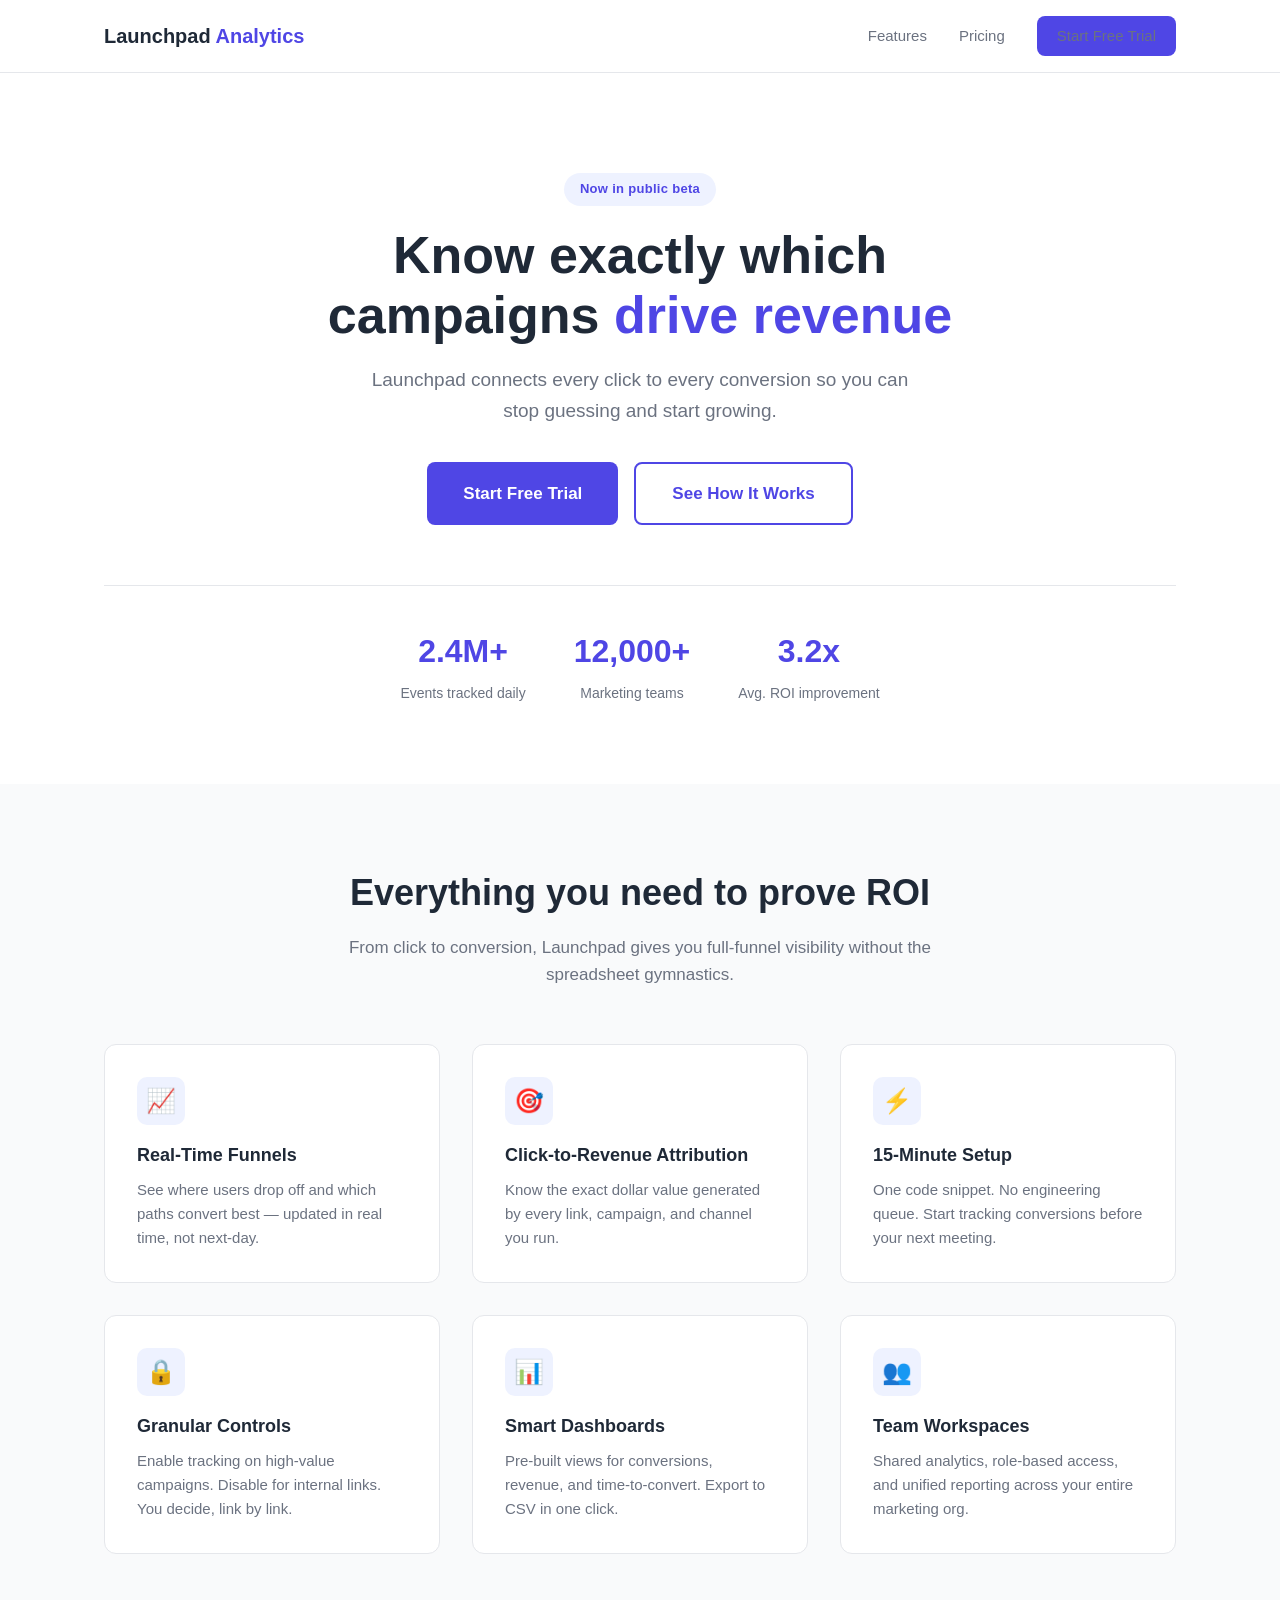
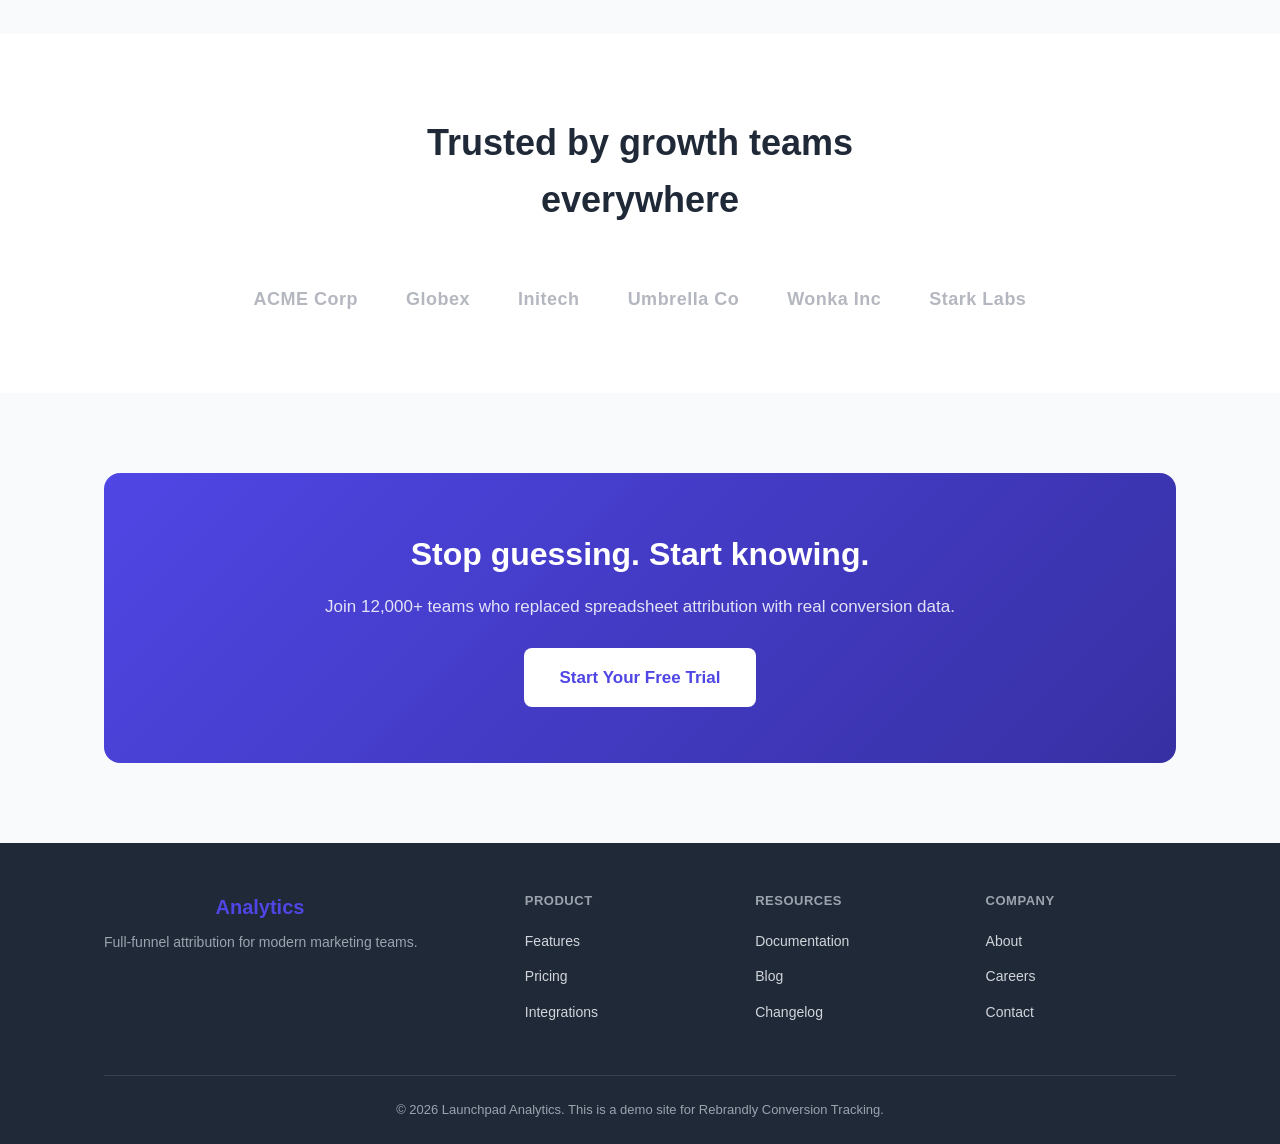
==== index.html @ c50e6598 "Initial commit: CT demo site for Rebrandly Conversion Tracking" ====
<!DOCTYPE html>
<html lang="en">
<head>
  <meta charset="UTF-8">
  <meta name="viewport" content="width=device-width, initial-scale=1.0">
  <title>Launchpad Analytics — Turn Data Into Growth</title>
  <link rel="stylesheet" href="css/styles.css">

  <script src="https://cdn.test.rebrandly.com/sdk/v1/rbly.min.js" data-api-key="cf4e229e40244202b5a986dd4e06c159"></script>

</head>
<body>

  <!-- Nav -->
  <nav class="nav">
    <div class="container">
      <a href="index.html" class="nav__logo"><span>Launchpad</span> Analytics</a>
      <ul class="nav__links">
        <li><a href="features.html">Features</a></li>
        <li><a href="pricing.html">Pricing</a></li>
        <li><a href="signup.html" class="btn btn--small btn--primary"
               data-ct-event="cta_click" data-ct-cta="nav">Start Free Trial</a></li>
      </ul>
    </div>
  </nav>

  <!-- Hero -->
  <section class="hero">
    <div class="container">
      <span class="hero__badge">Now in public beta</span>
      <h1>Know exactly which campaigns <span>drive revenue</span></h1>
      <p>Launchpad connects every click to every conversion so you can stop guessing and start growing.</p>
      <div class="hero__actions">
        <a href="signup.html" class="btn btn--primary btn--large"
           data-ct-event="cta_click" data-ct-cta="hero_primary">Start Free Trial</a>
        <a href="features.html" class="btn btn--secondary btn--large"
           data-ct-event="cta_click" data-ct-cta="hero_secondary">See How It Works</a>
      </div>
      <div class="hero__stats">
        <div>
          <div class="hero__stat-number">2.4M+</div>
          <div class="hero__stat-label">Events tracked daily</div>
        </div>
        <div>
          <div class="hero__stat-number">12,000+</div>
          <div class="hero__stat-label">Marketing teams</div>
        </div>
        <div>
          <div class="hero__stat-number">3.2x</div>
          <div class="hero__stat-label">Avg. ROI improvement</div>
        </div>
      </div>
    </div>
  </section>

  <!-- Features Preview -->
  <section class="section section--alt">
    <div class="container">
      <div class="section__header">
        <h2>Everything you need to prove ROI</h2>
        <p>From click to conversion, Launchpad gives you full-funnel visibility without the spreadsheet gymnastics.</p>
      </div>
      <div class="feature-grid">
        <div class="feature-card">
          <div class="feature-card__icon">&#128200;</div>
          <h3>Real-Time Funnels</h3>
          <p>See where users drop off and which paths convert best — updated in real time, not next-day.</p>
        </div>
        <div class="feature-card">
          <div class="feature-card__icon">&#127919;</div>
          <h3>Click-to-Revenue Attribution</h3>
          <p>Know the exact dollar value generated by every link, campaign, and channel you run.</p>
        </div>
        <div class="feature-card">
          <div class="feature-card__icon">&#9889;</div>
          <h3>15-Minute Setup</h3>
          <p>One code snippet. No engineering queue. Start tracking conversions before your next meeting.</p>
        </div>
        <div class="feature-card">
          <div class="feature-card__icon">&#128274;</div>
          <h3>Granular Controls</h3>
          <p>Enable tracking on high-value campaigns. Disable for internal links. You decide, link by link.</p>
        </div>
        <div class="feature-card">
          <div class="feature-card__icon">&#128202;</div>
          <h3>Smart Dashboards</h3>
          <p>Pre-built views for conversions, revenue, and time-to-convert. Export to CSV in one click.</p>
        </div>
        <div class="feature-card">
          <div class="feature-card__icon">&#128101;</div>
          <h3>Team Workspaces</h3>
          <p>Shared analytics, role-based access, and unified reporting across your entire marketing org.</p>
        </div>
      </div>
    </div>
  </section>

  <!-- Social Proof -->
  <section class="section">
    <div class="container">
      <div class="section__header">
        <h2>Trusted by growth teams everywhere</h2>
      </div>
      <div class="logos">
        <span>ACME Corp</span>
        <span>Globex</span>
        <span>Initech</span>
        <span>Umbrella Co</span>
        <span>Wonka Inc</span>
        <span>Stark Labs</span>
      </div>
    </div>
  </section>

  <!-- CTA Banner -->
  <section class="section section--alt">
    <div class="container">
      <div class="cta-banner">
        <h2>Stop guessing. Start knowing.</h2>
        <p>Join 12,000+ teams who replaced spreadsheet attribution with real conversion data.</p>
        <a href="signup.html" class="btn btn--large"
           data-ct-event="cta_click" data-ct-cta="bottom_banner">Start Your Free Trial</a>
      </div>
    </div>
  </section>

  <!-- Footer -->
  <footer class="footer">
    <div class="container">
      <div class="footer__grid">
        <div class="footer__brand">
          <div class="nav__logo"><span>Launchpad</span> Analytics</div>
          <p>Full-funnel attribution for modern marketing teams.</p>
        </div>
        <div>
          <h4>Product</h4>
          <ul>
            <li><a href="features.html">Features</a></li>
            <li><a href="pricing.html">Pricing</a></li>
            <li><a href="#">Integrations</a></li>
          </ul>
        </div>
        <div>
          <h4>Resources</h4>
          <ul>
            <li><a href="#">Documentation</a></li>
            <li><a href="#">Blog</a></li>
            <li><a href="#">Changelog</a></li>
          </ul>
        </div>
        <div>
          <h4>Company</h4>
          <ul>
            <li><a href="#">About</a></li>
            <li><a href="#">Careers</a></li>
            <li><a href="#">Contact</a></li>
          </ul>
        </div>
      </div>
      <div class="footer__bottom">
        &copy; 2026 Launchpad Analytics. This is a demo site for Rebrandly Conversion Tracking.
      </div>
    </div>
  </footer>

  <script src="js/demo-events.js"></script>
</body>
</html>
---- css/styles.css ----
/* ===== Reset & Base ===== */
*, *::before, *::after { box-sizing: border-box; margin: 0; padding: 0; }

:root {
  --primary: #4F46E5;
  --primary-dark: #3730A3;
  --primary-light: #EEF2FF;
  --accent: #10B981;
  --accent-dark: #059669;
  --text: #1F2937;
  --text-light: #6B7280;
  --bg: #FFFFFF;
  --bg-alt: #F9FAFB;
  --border: #E5E7EB;
  --radius: 8px;
  --shadow: 0 1px 3px rgba(0,0,0,.1), 0 1px 2px rgba(0,0,0,.06);
  --shadow-lg: 0 10px 15px -3px rgba(0,0,0,.1), 0 4px 6px -2px rgba(0,0,0,.05);
}

html { scroll-behavior: smooth; }
body {
  font-family: -apple-system, BlinkMacSystemFont, 'Segoe UI', Roboto, 'Helvetica Neue', Arial, sans-serif;
  color: var(--text);
  background: var(--bg);
  line-height: 1.6;
  -webkit-font-smoothing: antialiased;
}

a { color: var(--primary); text-decoration: none; }
a:hover { color: var(--primary-dark); }
img { max-width: 100%; display: block; }

/* ===== Layout ===== */
.container { max-width: 1120px; margin: 0 auto; padding: 0 24px; }
.section { padding: 80px 0; }
.section--alt { background: var(--bg-alt); }

/* ===== Nav ===== */
.nav {
  position: sticky; top: 0; z-index: 100;
  background: rgba(255,255,255,.95); backdrop-filter: blur(8px);
  border-bottom: 1px solid var(--border);
  padding: 16px 0;
}
.nav .container { display: flex; align-items: center; justify-content: space-between; }
.nav__logo { font-size: 20px; font-weight: 700; color: var(--primary); }
.nav__logo span { color: var(--text); }
.nav__links { display: flex; gap: 32px; align-items: center; list-style: none; }
.nav__links a { color: var(--text-light); font-size: 15px; font-weight: 500; transition: color .15s; }
.nav__links a:hover { color: var(--primary); }

/* ===== Buttons ===== */
.btn {
  display: inline-flex; align-items: center; justify-content: center;
  padding: 12px 28px; border-radius: var(--radius); font-size: 15px; font-weight: 600;
  cursor: pointer; border: none; transition: all .15s ease;
}
.btn--primary { background: var(--primary); color: #fff; }
.btn--primary:hover { background: var(--primary-dark); color: #fff; transform: translateY(-1px); box-shadow: var(--shadow-lg); }
.btn--secondary { background: var(--bg); color: var(--primary); border: 2px solid var(--primary); }
.btn--secondary:hover { background: var(--primary-light); color: var(--primary-dark); }
.btn--accent { background: var(--accent); color: #fff; }
.btn--accent:hover { background: var(--accent-dark); color: #fff; transform: translateY(-1px); box-shadow: var(--shadow-lg); }
.btn--large { padding: 16px 36px; font-size: 17px; }
.btn--small { padding: 8px 20px; font-size: 14px; }

/* ===== Hero ===== */
.hero { padding: 100px 0 80px; text-align: center; }
.hero__badge {
  display: inline-block; padding: 6px 16px; border-radius: 50px;
  background: var(--primary-light); color: var(--primary); font-size: 13px; font-weight: 600;
  margin-bottom: 20px; letter-spacing: .3px;
}
.hero h1 { font-size: 52px; line-height: 1.15; font-weight: 800; margin-bottom: 20px; max-width: 720px; margin-left: auto; margin-right: auto; }
.hero h1 span { color: var(--primary); }
.hero p { font-size: 19px; color: var(--text-light); max-width: 560px; margin: 0 auto 36px; }
.hero__actions { display: flex; gap: 16px; justify-content: center; flex-wrap: wrap; }
.hero__stats { display: flex; gap: 48px; justify-content: center; margin-top: 60px; padding-top: 40px; border-top: 1px solid var(--border); }
.hero__stat-number { font-size: 32px; font-weight: 800; color: var(--primary); }
.hero__stat-label { font-size: 14px; color: var(--text-light); margin-top: 4px; }

/* ===== Feature Grid ===== */
.section__header { text-align: center; max-width: 600px; margin: 0 auto 56px; }
.section__header h2 { font-size: 36px; font-weight: 800; margin-bottom: 12px; }
.section__header p { font-size: 17px; color: var(--text-light); }
.feature-grid { display: grid; grid-template-columns: repeat(3, 1fr); gap: 32px; }
.feature-card {
  background: var(--bg); border: 1px solid var(--border); border-radius: 12px;
  padding: 32px; transition: box-shadow .2s, transform .2s;
}
.feature-card:hover { box-shadow: var(--shadow-lg); transform: translateY(-2px); }
.feature-card__icon {
  width: 48px; height: 48px; border-radius: 10px; display: flex; align-items: center; justify-content: center;
  font-size: 24px; margin-bottom: 16px; background: var(--primary-light); color: var(--primary);
}
.feature-card h3 { font-size: 18px; font-weight: 700; margin-bottom: 8px; }
.feature-card p { font-size: 15px; color: var(--text-light); }

/* ===== Social Proof ===== */
.logos { display: flex; gap: 48px; justify-content: center; align-items: center; flex-wrap: wrap; opacity: .5; }
.logos span { font-size: 18px; font-weight: 700; color: var(--text-light); letter-spacing: .5px; }

/* ===== Pricing ===== */
.pricing-grid { display: grid; grid-template-columns: repeat(3, 1fr); gap: 28px; }
.pricing-card {
  background: var(--bg); border: 1px solid var(--border); border-radius: 12px;
  padding: 36px; text-align: center; position: relative; transition: box-shadow .2s;
}
.pricing-card:hover { box-shadow: var(--shadow-lg); }
.pricing-card--featured { border-color: var(--primary); box-shadow: 0 0 0 2px var(--primary); }
.pricing-card--featured::before {
  content: "Most Popular"; position: absolute; top: -14px; left: 50%; transform: translateX(-50%);
  background: var(--primary); color: #fff; padding: 4px 16px; border-radius: 50px;
  font-size: 12px; font-weight: 700; text-transform: uppercase; letter-spacing: .5px;
}
.pricing-card__name { font-size: 16px; font-weight: 600; color: var(--text-light); margin-bottom: 8px; text-transform: uppercase; letter-spacing: .5px; }
.pricing-card__price { font-size: 48px; font-weight: 800; margin-bottom: 4px; }
.pricing-card__price span { font-size: 16px; font-weight: 500; color: var(--text-light); }
.pricing-card__desc { font-size: 14px; color: var(--text-light); margin-bottom: 24px; }
.pricing-card__features { list-style: none; text-align: left; margin-bottom: 28px; }
.pricing-card__features li { padding: 8px 0; font-size: 14px; color: var(--text); border-bottom: 1px solid var(--border); }
.pricing-card__features li::before { content: "\2713"; color: var(--accent); font-weight: 700; margin-right: 10px; }
.pricing-card .btn { width: 100%; }

/* ===== CTA Banner ===== */
.cta-banner {
  background: linear-gradient(135deg, var(--primary), var(--primary-dark));
  border-radius: 16px; padding: 56px; text-align: center; color: #fff;
}
.cta-banner h2 { font-size: 32px; font-weight: 800; margin-bottom: 12px; }
.cta-banner p { font-size: 17px; opacity: .85; margin-bottom: 28px; }
.cta-banner .btn { background: #fff; color: var(--primary); }
.cta-banner .btn:hover { background: #f0f0ff; transform: translateY(-1px); }

/* ===== Form ===== */
.form-container { max-width: 480px; margin: 0 auto; }
.form-group { margin-bottom: 20px; }
.form-group label { display: block; font-size: 14px; font-weight: 600; margin-bottom: 6px; }
.form-group input, .form-group select {
  width: 100%; padding: 12px 16px; border: 1px solid var(--border); border-radius: var(--radius);
  font-size: 15px; transition: border-color .15s;
}
.form-group input:focus, .form-group select:focus { outline: none; border-color: var(--primary); box-shadow: 0 0 0 3px rgba(79,70,229,.1); }
.form-row { display: grid; grid-template-columns: 1fr 1fr; gap: 16px; }

/* ===== Thank You ===== */
.thankyou { text-align: center; padding: 120px 0; }
.thankyou__icon { font-size: 64px; margin-bottom: 24px; }
.thankyou h1 { font-size: 40px; font-weight: 800; margin-bottom: 12px; }
.thankyou p { font-size: 17px; color: var(--text-light); max-width: 480px; margin: 0 auto 32px; }

/* ===== Footer ===== */
.footer { background: var(--text); color: #fff; padding: 48px 0 24px; }
.footer__grid { display: grid; grid-template-columns: 2fr 1fr 1fr 1fr; gap: 40px; margin-bottom: 40px; }
.footer__brand p { color: #9CA3AF; font-size: 14px; margin-top: 8px; }
.footer h4 { font-size: 13px; text-transform: uppercase; letter-spacing: .5px; margin-bottom: 16px; color: #9CA3AF; }
.footer ul { list-style: none; }
.footer ul li { margin-bottom: 10px; }
.footer ul a { color: #D1D5DB; font-size: 14px; }
.footer ul a:hover { color: #fff; }
.footer__bottom { border-top: 1px solid #374151; padding-top: 24px; text-align: center; font-size: 13px; color: #9CA3AF; }

/* ===== Responsive ===== */
@media (max-width: 768px) {
  .hero h1 { font-size: 32px; }
  .hero__stats { flex-direction: column; gap: 24px; }
  .feature-grid, .pricing-grid { grid-template-columns: 1fr; }
  .footer__grid { grid-template-columns: 1fr 1fr; }
  .nav__links { display: none; }
  .form-row { grid-template-columns: 1fr; }
}
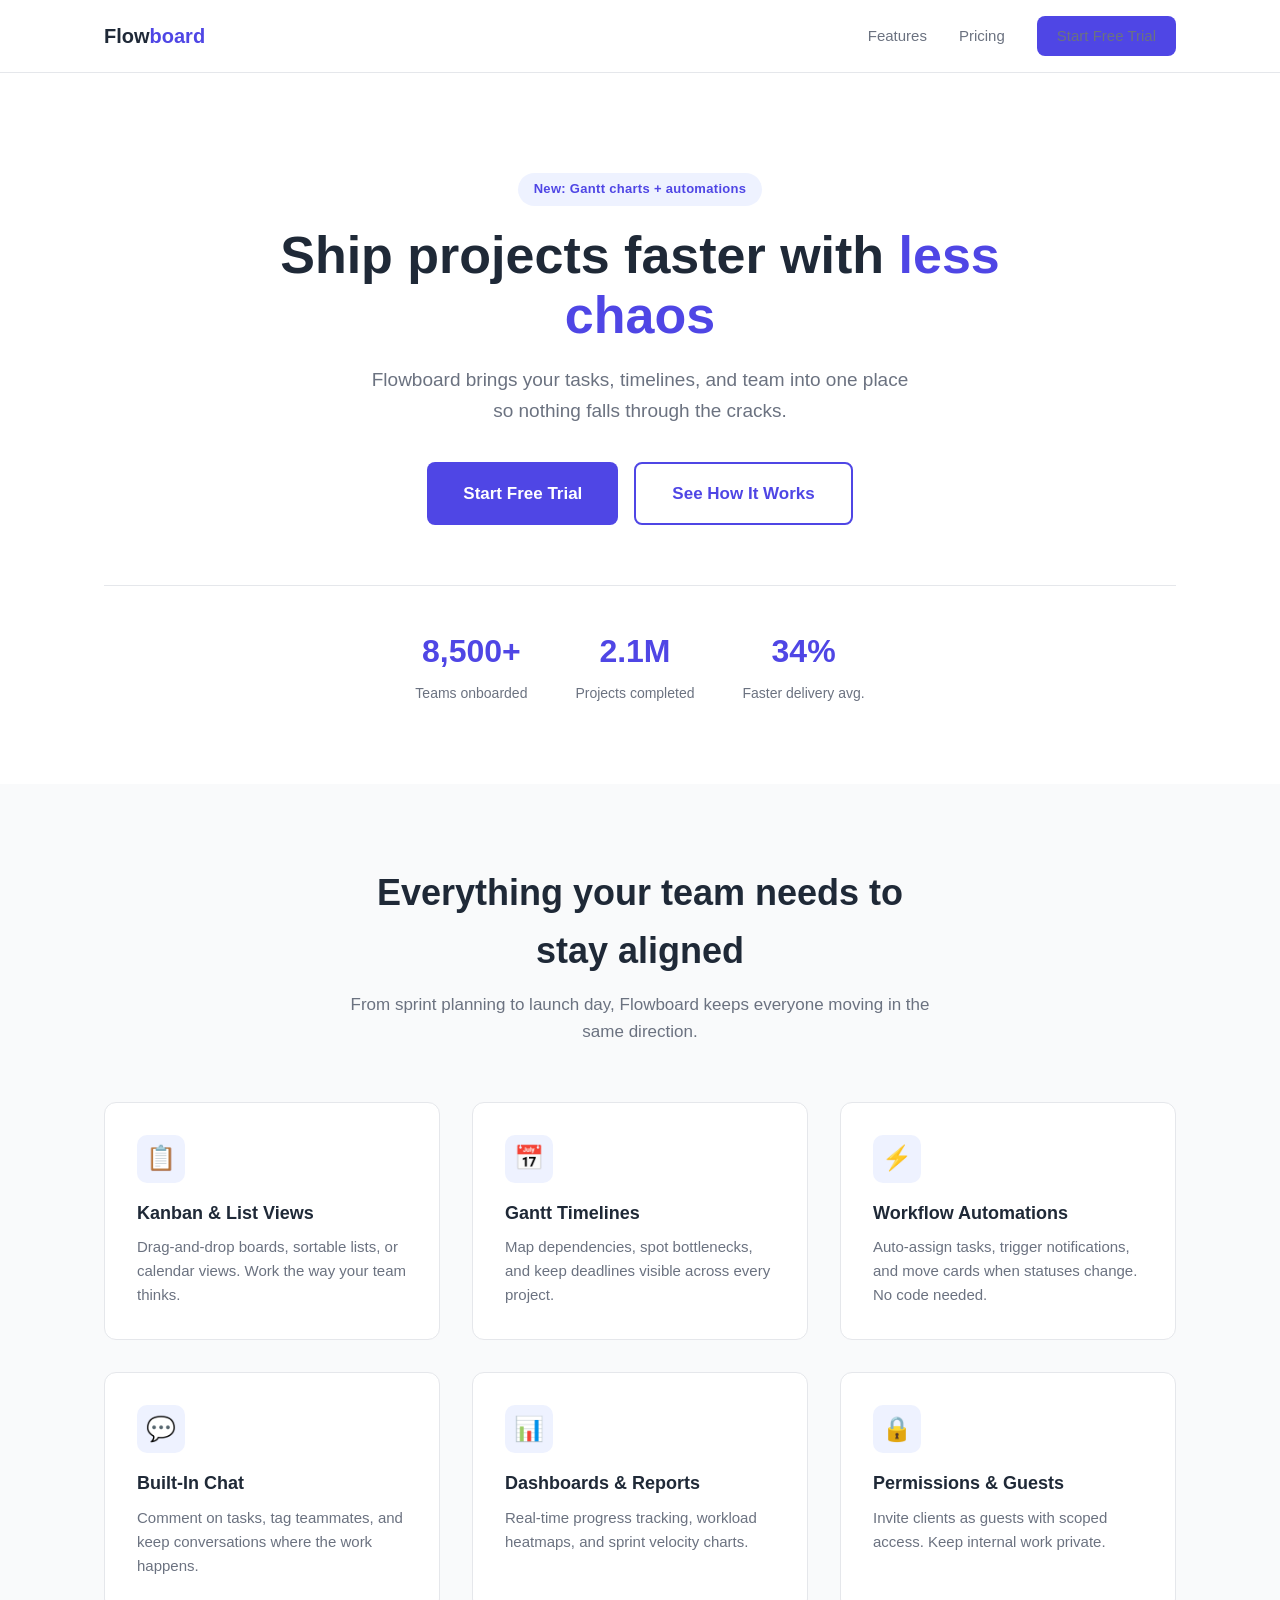
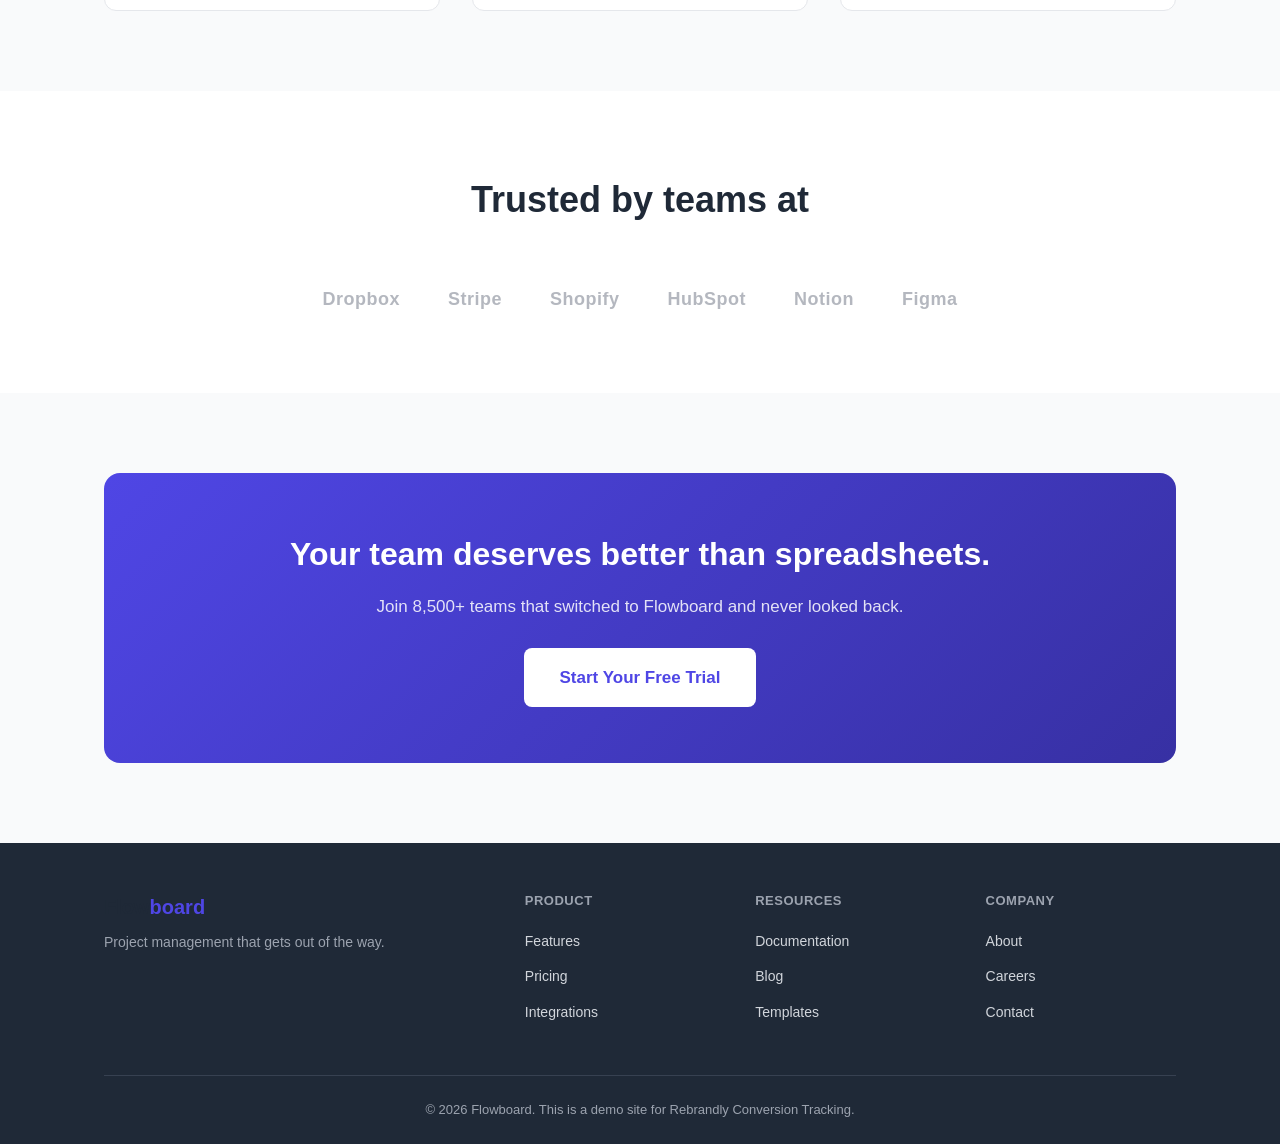
==== commit 68368204: "Retheme as Flowboard PM SaaS, simplify to signup-only conversion events" ====
--- a/index.html
+++ b/index.html
@@ -3,7 +3,7 @@
 <head>
   <meta charset="UTF-8">
   <meta name="viewport" content="width=device-width, initial-scale=1.0">
-  <title>Launchpad Analytics — Turn Data Into Growth</title>
+  <title>Flowboard — Project Management for Modern Teams</title>
   <link rel="stylesheet" href="css/styles.css">
 
   <script src="https://cdn.test.rebrandly.com/sdk/v1/rbly.min.js" data-api-key="cf4e229e40244202b5a986dd4e06c159"></script>
@@ -14,7 +14,7 @@
   <!-- Nav -->
   <nav class="nav">
     <div class="container">
-      <a href="index.html" class="nav__logo"><span>Launchpad</span> Analytics</a>
+      <a href="index.html" class="nav__logo"><span>Flow</span>board</a>
       <ul class="nav__links">
         <li><a href="features.html">Features</a></li>
         <li><a href="pricing.html">Pricing</a></li>
@@ -27,9 +27,9 @@
   <!-- Hero -->
   <section class="hero">
     <div class="container">
-      <span class="hero__badge">Now in public beta</span>
-      <h1>Know exactly which campaigns <span>drive revenue</span></h1>
-      <p>Launchpad connects every click to every conversion so you can stop guessing and start growing.</p>
+      <span class="hero__badge">New: Gantt charts + automations</span>
+      <h1>Ship projects faster with <span>less chaos</span></h1>
+      <p>Flowboard brings your tasks, timelines, and team into one place so nothing falls through the cracks.</p>
       <div class="hero__actions">
         <a href="signup.html" class="btn btn--primary btn--large"
            data-ct-event="cta_click" data-ct-cta="hero_primary">Start Free Trial</a>
@@ -38,16 +38,16 @@
       </div>
       <div class="hero__stats">
         <div>
-          <div class="hero__stat-number">2.4M+</div>
-          <div class="hero__stat-label">Events tracked daily</div>
+          <div class="hero__stat-number">8,500+</div>
+          <div class="hero__stat-label">Teams onboarded</div>
         </div>
         <div>
-          <div class="hero__stat-number">12,000+</div>
-          <div class="hero__stat-label">Marketing teams</div>
+          <div class="hero__stat-number">2.1M</div>
+          <div class="hero__stat-label">Projects completed</div>
         </div>
         <div>
-          <div class="hero__stat-number">3.2x</div>
-          <div class="hero__stat-label">Avg. ROI improvement</div>
+          <div class="hero__stat-number">34%</div>
+          <div class="hero__stat-label">Faster delivery avg.</div>
         </div>
       </div>
     </div>
@@ -57,39 +57,39 @@
   <section class="section section--alt">
     <div class="container">
       <div class="section__header">
-        <h2>Everything you need to prove ROI</h2>
-        <p>From click to conversion, Launchpad gives you full-funnel visibility without the spreadsheet gymnastics.</p>
+        <h2>Everything your team needs to stay aligned</h2>
+        <p>From sprint planning to launch day, Flowboard keeps everyone moving in the same direction.</p>
       </div>
       <div class="feature-grid">
         <div class="feature-card">
-          <div class="feature-card__icon">&#128200;</div>
-          <h3>Real-Time Funnels</h3>
-          <p>See where users drop off and which paths convert best — updated in real time, not next-day.</p>
+          <div class="feature-card__icon">&#128203;</div>
+          <h3>Kanban & List Views</h3>
+          <p>Drag-and-drop boards, sortable lists, or calendar views. Work the way your team thinks.</p>
         </div>
         <div class="feature-card">
-          <div class="feature-card__icon">&#127919;</div>
-          <h3>Click-to-Revenue Attribution</h3>
-          <p>Know the exact dollar value generated by every link, campaign, and channel you run.</p>
+          <div class="feature-card__icon">&#128197;</div>
+          <h3>Gantt Timelines</h3>
+          <p>Map dependencies, spot bottlenecks, and keep deadlines visible across every project.</p>
         </div>
         <div class="feature-card">
           <div class="feature-card__icon">&#9889;</div>
-          <h3>15-Minute Setup</h3>
-          <p>One code snippet. No engineering queue. Start tracking conversions before your next meeting.</p>
+          <h3>Workflow Automations</h3>
+          <p>Auto-assign tasks, trigger notifications, and move cards when statuses change. No code needed.</p>
+        </div>
+        <div class="feature-card">
+          <div class="feature-card__icon">&#128172;</div>
+          <h3>Built-In Chat</h3>
+          <p>Comment on tasks, tag teammates, and keep conversations where the work happens.</p>
+        </div>
+        <div class="feature-card">
+          <div class="feature-card__icon">&#128202;</div>
+          <h3>Dashboards & Reports</h3>
+          <p>Real-time progress tracking, workload heatmaps, and sprint velocity charts.</p>
         </div>
         <div class="feature-card">
           <div class="feature-card__icon">&#128274;</div>
-          <h3>Granular Controls</h3>
-          <p>Enable tracking on high-value campaigns. Disable for internal links. You decide, link by link.</p>
-        </div>
-        <div class="feature-card">
-          <div class="feature-card__icon">&#128202;</div>
-          <h3>Smart Dashboards</h3>
-          <p>Pre-built views for conversions, revenue, and time-to-convert. Export to CSV in one click.</p>
-        </div>
-        <div class="feature-card">
-          <div class="feature-card__icon">&#128101;</div>
-          <h3>Team Workspaces</h3>
-          <p>Shared analytics, role-based access, and unified reporting across your entire marketing org.</p>
+          <h3>Permissions & Guests</h3>
+          <p>Invite clients as guests with scoped access. Keep internal work private.</p>
         </div>
       </div>
     </div>
@@ -99,15 +99,15 @@
   <section class="section">
     <div class="container">
       <div class="section__header">
-        <h2>Trusted by growth teams everywhere</h2>
+        <h2>Trusted by teams at</h2>
       </div>
       <div class="logos">
-        <span>ACME Corp</span>
-        <span>Globex</span>
-        <span>Initech</span>
-        <span>Umbrella Co</span>
-        <span>Wonka Inc</span>
-        <span>Stark Labs</span>
+        <span>Dropbox</span>
+        <span>Stripe</span>
+        <span>Shopify</span>
+        <span>HubSpot</span>
+        <span>Notion</span>
+        <span>Figma</span>
       </div>
     </div>
   </section>
@@ -116,8 +116,8 @@
   <section class="section section--alt">
     <div class="container">
       <div class="cta-banner">
-        <h2>Stop guessing. Start knowing.</h2>
-        <p>Join 12,000+ teams who replaced spreadsheet attribution with real conversion data.</p>
+        <h2>Your team deserves better than spreadsheets.</h2>
+        <p>Join 8,500+ teams that switched to Flowboard and never looked back.</p>
         <a href="signup.html" class="btn btn--large"
            data-ct-event="cta_click" data-ct-cta="bottom_banner">Start Your Free Trial</a>
       </div>
@@ -129,8 +129,8 @@
     <div class="container">
       <div class="footer__grid">
         <div class="footer__brand">
-          <div class="nav__logo"><span>Launchpad</span> Analytics</div>
-          <p>Full-funnel attribution for modern marketing teams.</p>
+          <div class="nav__logo"><span>Flow</span>board</div>
+          <p>Project management that gets out of the way.</p>
         </div>
         <div>
           <h4>Product</h4>
@@ -145,7 +145,7 @@
           <ul>
             <li><a href="#">Documentation</a></li>
             <li><a href="#">Blog</a></li>
-            <li><a href="#">Changelog</a></li>
+            <li><a href="#">Templates</a></li>
           </ul>
         </div>
         <div>
@@ -158,7 +158,7 @@
         </div>
       </div>
       <div class="footer__bottom">
-        &copy; 2026 Launchpad Analytics. This is a demo site for Rebrandly Conversion Tracking.
+        &copy; 2026 Flowboard. This is a demo site for Rebrandly Conversion Tracking.
       </div>
     </div>
   </footer>
